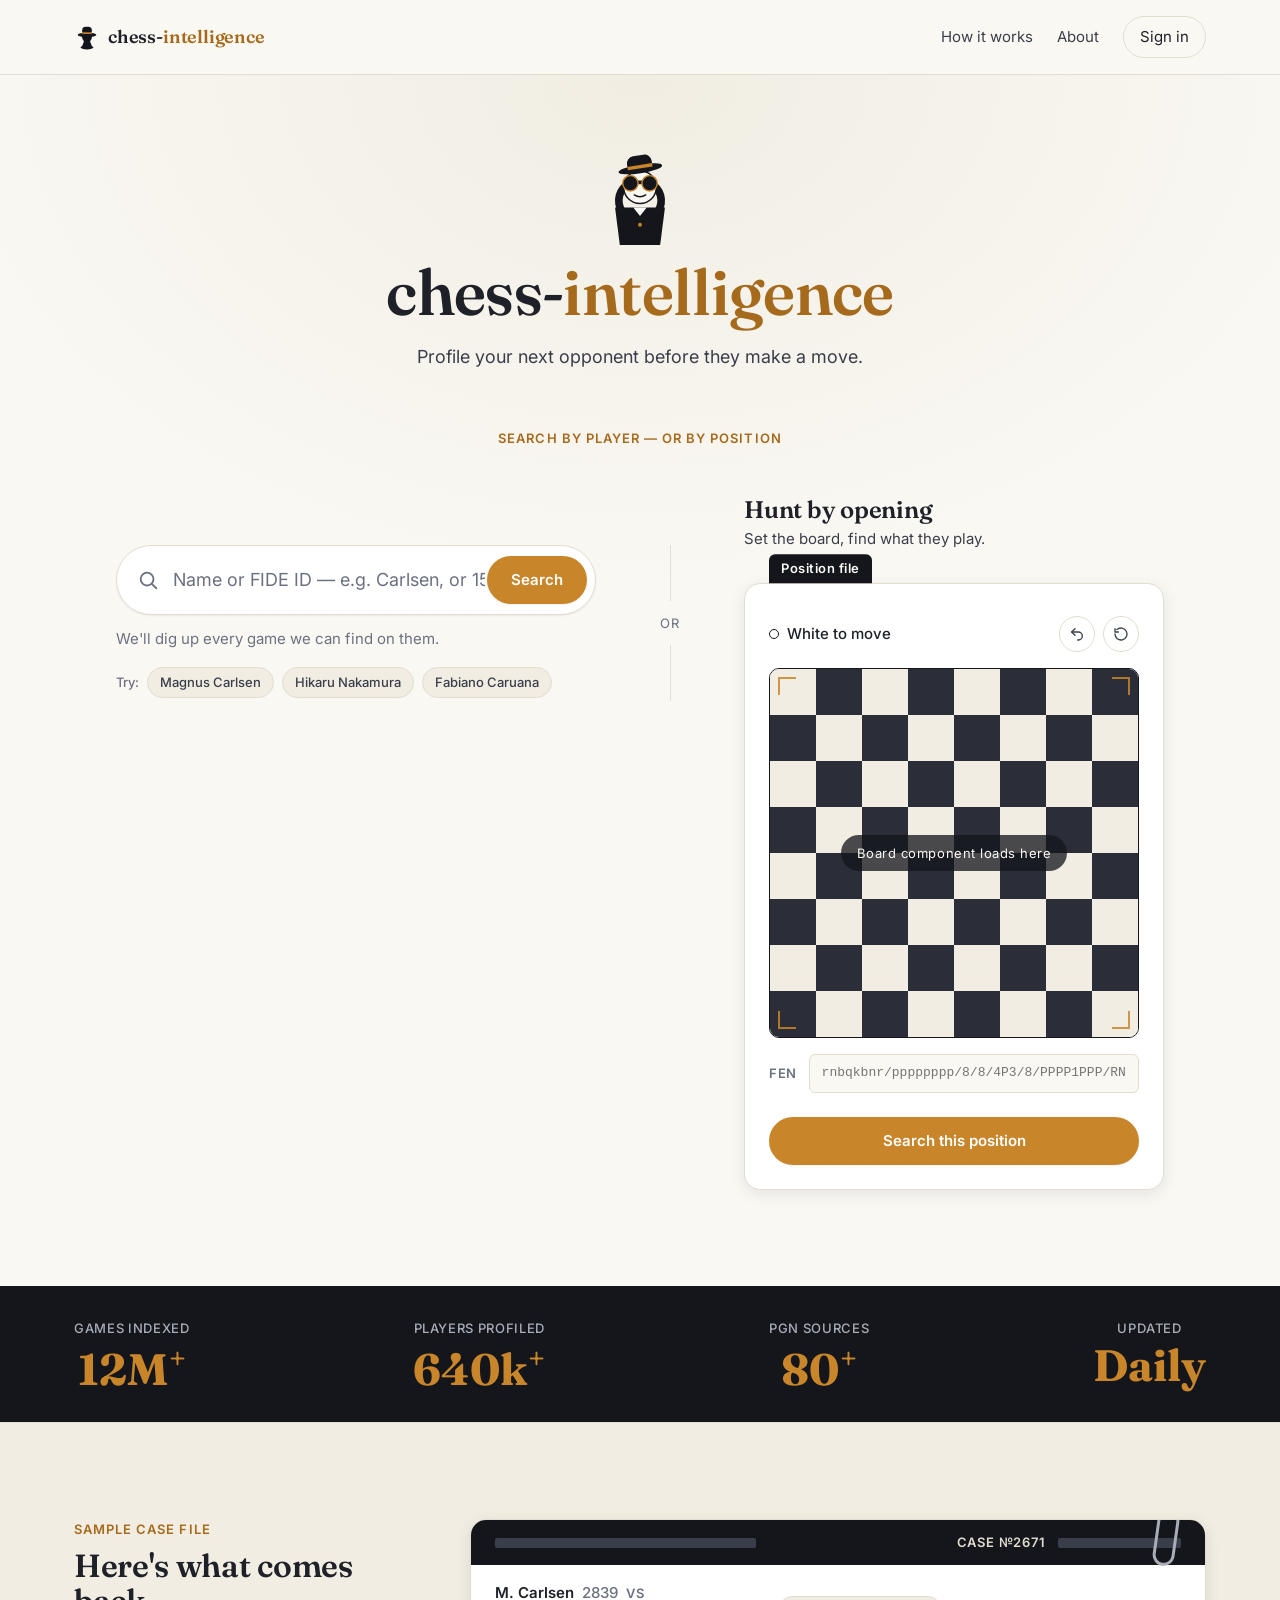
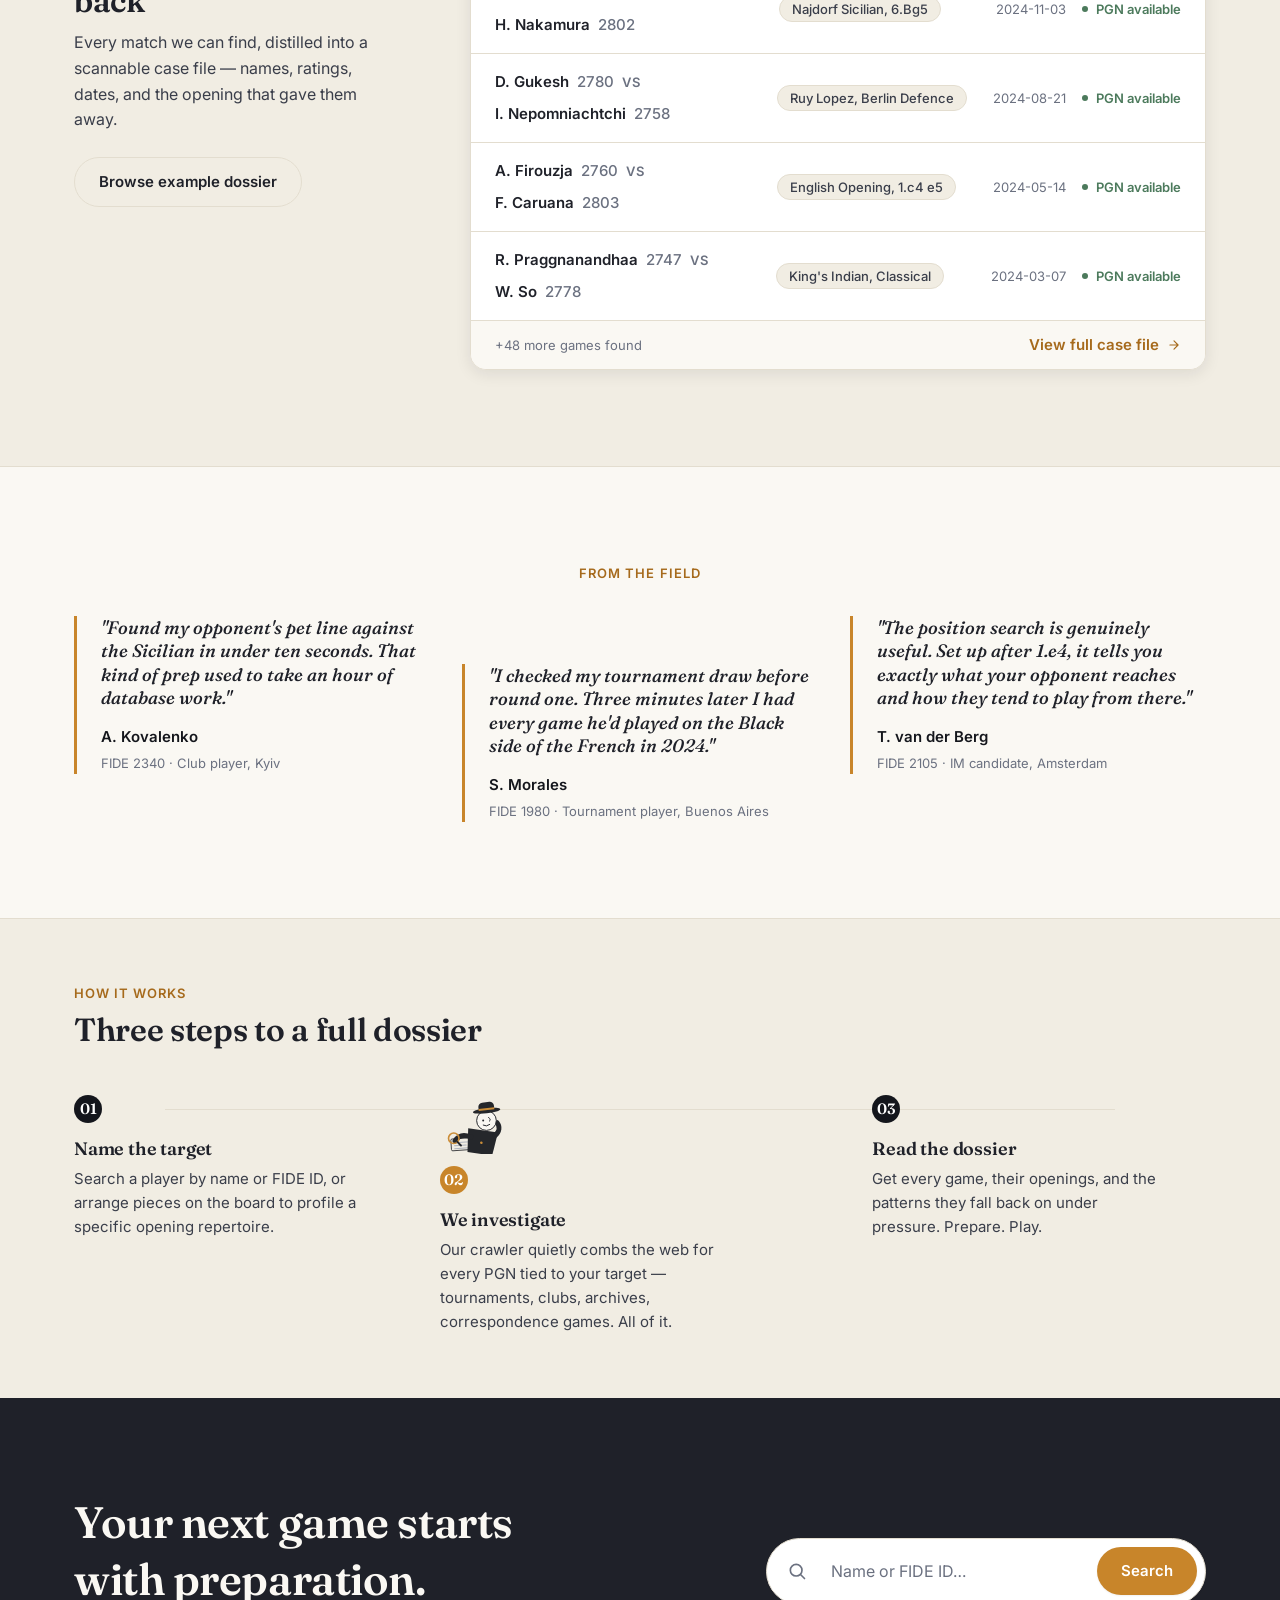
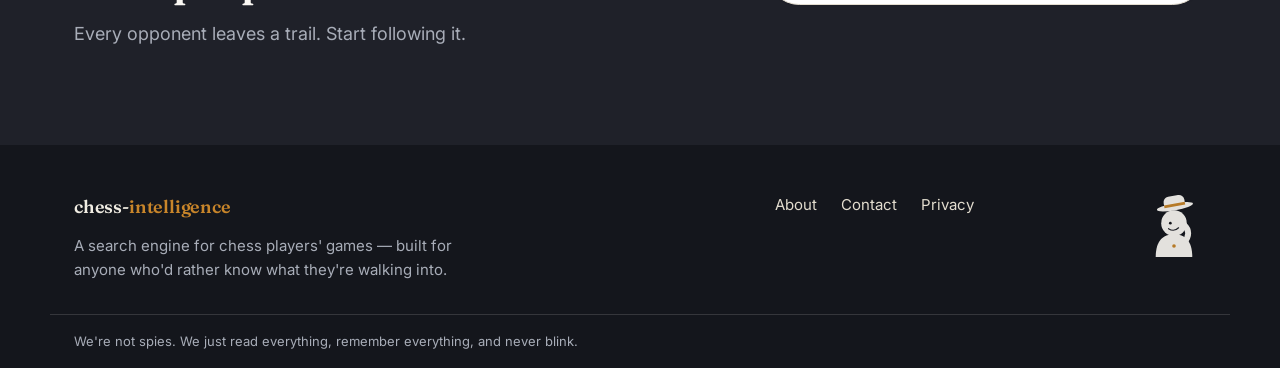
==== index.html @ 85a454c2 "feat: add about page and associated styling components to project site" ====
<!doctype html>
<html lang="en">
  <head>
    <meta charset="UTF-8" />
    <meta name="viewport" content="width=device-width, initial-scale=1.0" />
    <title>chess-intelligence — profile your next opponent</title>
    <meta
      name="description"
      content="Search the web's chess games by player name, FIDE ID, or board position. Find every PGN, opening, and tendency before you sit down to play."
    />

    <!-- ── Favicon & touch icon ── -->
    <link rel="icon" type="image/svg+xml" href="assets/favicon/favicon.svg" />
    <link rel="icon" type="image/png" sizes="16x16" href="assets/favicon/favicon-16.png" />
    <link rel="icon" type="image/png" sizes="32x32" href="assets/favicon/favicon-32.png" />
    <link rel="icon" type="image/png" sizes="48x48" href="assets/favicon/favicon-48.png" />
    <link rel="apple-touch-icon" sizes="180x180" href="assets/favicon/apple-touch-icon-180.png" />

    <!-- ── Google Fonts: Fraunces (display) + Inter (UI) ── -->
    <link rel="preconnect" href="https://fonts.googleapis.com" />
    <link rel="preconnect" href="https://fonts.gstatic.com" crossorigin />
    <link
      href="https://fonts.googleapis.com/css2?family=Fraunces:ital,opsz,wght@0,9..144,500;0,9..144,600;0,9..144,700;1,9..144,500;1,9..144,600&family=Inter:wght@400;500;600;700&display=swap"
      rel="stylesheet"
    />

    <!-- ── Stylesheets (load order matters) ── -->
    <link rel="stylesheet" href="css/variables.css" /><!-- design tokens -->
    <link rel="stylesheet" href="css/base.css" />     <!-- reset + base elements -->
    <link rel="stylesheet" href="css/layout.css" />   <!-- section structure -->
    <link rel="stylesheet" href="css/components.css" /><!-- UI components -->
  </head>

  <body>

    <!-- Skip link for keyboard / screen-reader users -->
    <a class="visually-hidden" href="#main">Skip to content</a>

    <!-- ================================================================
         HEADER — slim, brand-first, does not compete with hero search
         ================================================================ -->
    <header class="site-header">
      <div class="wrap site-header__row">

        <!-- Wordmark lockup: favicon mark + text -->
        <a href="index.html" class="wordmark-lockup" aria-label="chess-intelligence home">
          <img
            class="wordmark-lockup__mark"
            src="assets/favicon/favicon.svg"
            alt=""
            aria-hidden="true"
            width="28"
            height="28"
          />
          <span class="wordmark wordmark--sm">
            <span class="wordmark__chess">chess</span><span class="wordmark__dash">-</span><span class="wordmark__intel">intelligence</span>
          </span>
        </a>

        <!-- Primary navigation -->
        <nav class="site-nav" aria-label="Primary">
          <a href="#how-it-works">How it works</a>
          <a href="about.html">About</a>
          <a href="signin.html" class="site-nav__signin">Sign in</a>
        </nav>

      </div>
    </header>

    <main id="main">

      <!-- ================================================================
           HERO — the entire product pitch in one screen.
           Wordmark → tagline → dual search surface (name + board side-by-side).
           Mascot integrated beside the search bar, looking toward the input.
           ================================================================ -->
      <section class="hero">
        <div class="wrap hero__inner">

          <!-- Brand intro: mascot peek → wordmark → tagline -->
          <div class="hero__intro">
            <img
              class="hero__mascot-peek"
              src="assets/img/mascot-hero.svg"
              alt=""
              aria-hidden="true"
            />
            <h1 class="wordmark wordmark--lg">
              <span class="wordmark__chess">chess</span><span class="wordmark__dash">-</span><span class="wordmark__intel">intelligence</span>
            </h1>
            <p class="hero__tagline">
              Profile your next opponent before they make a move.
            </p>
          </div>

          <!-- Surface label connecting the two search modes -->
          <p class="eyebrow hero__surface-label">Search by player — or by position</p>

          <!-- Unified search surface: Mode A left, "or" divider, Mode B right -->
          <div class="search-surface">

            <!-- ── Mode A: search by name / FIDE ID ── -->
            <div class="search-surface__mode search-surface__mode--name">
              <!-- h2 visually hidden; wordmark carries the visual weight here -->
              <h2 class="search-surface__heading">Find a player</h2>

              <form class="namesearch" action="#" role="search">
                <label for="player-search" class="visually-hidden">Name or FIDE ID</label>
                <!-- Magnifying glass icon reinforces the spy/search theme -->
                <svg class="namesearch__icon" width="22" height="22" viewBox="0 0 24 24" fill="none" aria-hidden="true">
                  <circle cx="11" cy="11" r="7" stroke="currentColor" stroke-width="2" />
                  <line x1="16.2" y1="16.2" x2="21" y2="21" stroke="currentColor" stroke-width="2" stroke-linecap="round" />
                </svg>
                <input
                  id="player-search"
                  type="text"
                  name="q"
                  placeholder="Name or FIDE ID — e.g. Carlsen, or 1503014"
                  autocomplete="off"
                />
                <button type="submit" class="btn btn-primary namesearch__submit">Search</button>
              </form>

              <p class="search-surface__helper">We'll dig up every game we can find on them.</p>

              <!-- Popular search suggestions -->
              <div class="namesearch__suggestions">
                <span class="namesearch__suggestion-label">Try:</span>
                <button type="button" class="namesearch__chip">Magnus Carlsen</button>
                <button type="button" class="namesearch__chip">Hikaru Nakamura</button>
                <button type="button" class="namesearch__chip">Fabiano Caruana</button>
              </div>
            </div>

            <!-- ── Divider with "or" ── -->
            <div class="search-surface__divider" role="presentation">
              <span>or</span>
            </div>

            <!-- ── Mode B: search by board position ── -->
            <div class="search-surface__mode search-surface__mode--board">
              <h2 class="search-surface__heading">Hunt by opening</h2>
              <p class="search-surface__sublabel">Set the board, find what they play.</p>

              <!-- Board "case file" card — dossier framing around the board placeholder -->
              <div class="board-dossier">
                <!-- Tab label gives it the dossier/classified-file aesthetic -->
                <div class="board-dossier__tab">Position file</div>

                <!-- Controls row above the board -->
                <div class="board-dossier__top">
                  <span class="side-indicator">
                    <span class="side-indicator__dot" aria-hidden="true"></span>
                    White to move
                  </span>
                  <div class="board-dossier__controls">
                    <button type="button" class="btn-icon" aria-label="Undo last move">
                      <!-- Undo arrow icon -->
                      <svg width="16" height="16" viewBox="0 0 24 24" fill="none" aria-hidden="true">
                        <path d="M9 14L4 9l5-5" stroke="currentColor" stroke-width="2" stroke-linecap="round" stroke-linejoin="round" />
                        <path d="M4 9h10a6 6 0 0 1 0 12h-1" stroke="currentColor" stroke-width="2" stroke-linecap="round" stroke-linejoin="round" />
                      </svg>
                    </button>
                    <button type="button" class="btn-icon" aria-label="Reset board">
                      <!-- Reset / refresh icon -->
                      <svg width="16" height="16" viewBox="0 0 24 24" fill="none" aria-hidden="true">
                        <path d="M3 12a9 9 0 1 0 3-6.7" stroke="currentColor" stroke-width="2" stroke-linecap="round" />
                        <path d="M3 4v5h5" stroke="currentColor" stroke-width="2" stroke-linecap="round" stroke-linejoin="round" />
                      </svg>
                    </button>
                  </div>
                </div>

                <!-- Board placeholder — client drops their own JS board component here.
                     Corner reticles give it the surveillance / targeting aesthetic. -->
                <div class="board-placeholder" aria-label="Interactive chess board will load here">
                  <span class="board-placeholder__reticle board-placeholder__reticle--tl" aria-hidden="true"></span>
                  <span class="board-placeholder__reticle board-placeholder__reticle--tr" aria-hidden="true"></span>
                  <span class="board-placeholder__reticle board-placeholder__reticle--bl" aria-hidden="true"></span>
                  <span class="board-placeholder__reticle board-placeholder__reticle--br" aria-hidden="true"></span>
                  <div class="board-placeholder__grid" aria-hidden="true"></div>
                  <p class="board-placeholder__label">Board component loads here</p>
                </div>

                <!-- Optional FEN input for direct position paste -->
                <div class="board-dossier__bottom">
                  <label for="fen-input" class="board-dossier__fen-label">FEN</label>
                  <input
                    id="fen-input"
                    class="board-dossier__fen-input"
                    type="text"
                    placeholder="rnbqkbnr/pppppppp/8/8/4P3/8/PPPP1PPP/RNBQKBNR"
                    autocomplete="off"
                  />
                </div>

                <button type="button" class="btn btn-primary board-dossier__submit">
                  Search this position
                </button>
              </div><!-- /board-dossier -->
            </div><!-- /Mode B -->

          </div><!-- /search-surface -->
        </div><!-- /hero__inner -->
      </section>

      <!-- ================================================================
           STATS STRIP — builds trust immediately below the hero fold.
           Dark background for contrast rhythm. Numbers in amber accent.
           ================================================================ -->
      <section class="stats-strip" aria-label="Platform statistics">
        <div class="wrap stats-strip__inner">
          <dl class="stats-strip__list">
            <div class="stats-strip__item">
              <dt class="stats-strip__label">Games indexed</dt>
              <dd class="stats-strip__value">12M<span class="stats-strip__plus">+</span></dd>
            </div>
            <div class="stats-strip__item">
              <dt class="stats-strip__label">Players profiled</dt>
              <dd class="stats-strip__value">640k<span class="stats-strip__plus">+</span></dd>
            </div>
            <div class="stats-strip__item">
              <dt class="stats-strip__label">PGN sources</dt>
              <dd class="stats-strip__value">80<span class="stats-strip__plus">+</span></dd>
            </div>
            <div class="stats-strip__item">
              <dt class="stats-strip__label">Updated</dt>
              <dd class="stats-strip__value">Daily</dd>
            </div>
          </dl>
        </div>
      </section>

      <!-- ================================================================
           RESULTS PREVIEW (DOSSIER) — proof of payload.
           Visitors see exactly what they get before committing to a search.
           Styled as a classified "case file" to reinforce the spy theme.
           ================================================================ -->
      <section class="dossier-preview">
        <div class="wrap dossier-preview__inner">

          <div class="dossier-preview__intro">
            <p class="eyebrow">Sample case file</p>
            <h2 class="dossier-preview__heading">Here's what comes back</h2>
            <p class="dossier-preview__copy">
              Every match we can find, distilled into a scannable case file —
              names, ratings, dates, and the opening that gave them away.
            </p>
            <a href="#" class="btn btn-ghost dossier-preview__cta">Browse example dossier</a>
          </div>

          <!-- Case file card with faux-classified styling -->
          <div class="case-file">
            <!-- Header row: redacted bars simulate a classified header; tag shows case number -->
            <div class="case-file__header">
              <span class="case-file__redacted" style="width: 38%"></span>
              <span class="case-file__tag">CASE №2671</span>
              <span class="case-file__redacted" style="width: 18%"></span>
            </div>

            <!-- Game rows — each shows: players + Elo, opening name, date, PGN indicator -->
            <ul class="case-file__rows">

              <li class="case-file__row">
                <div class="case-file__players">
                  <span class="case-file__player">M. Carlsen <em>2839</em></span>
                  <span class="case-file__vs">vs</span>
                  <span class="case-file__player">H. Nakamura <em>2802</em></span>
                </div>
                <span class="case-file__opening">
                  <span class="case-file__opening-tag">Najdorf Sicilian, 6.Bg5</span>
                </span>
                <span class="case-file__date">2024-11-03</span>
                <span class="case-file__pgn">PGN available</span>
              </li>

              <li class="case-file__row">
                <div class="case-file__players">
                  <span class="case-file__player">D. Gukesh <em>2780</em></span>
                  <span class="case-file__vs">vs</span>
                  <span class="case-file__player">I. Nepomniachtchi <em>2758</em></span>
                </div>
                <span class="case-file__opening">
                  <span class="case-file__opening-tag">Ruy Lopez, Berlin Defence</span>
                </span>
                <span class="case-file__date">2024-08-21</span>
                <span class="case-file__pgn">PGN available</span>
              </li>

              <li class="case-file__row">
                <div class="case-file__players">
                  <span class="case-file__player">A. Firouzja <em>2760</em></span>
                  <span class="case-file__vs">vs</span>
                  <span class="case-file__player">F. Caruana <em>2803</em></span>
                </div>
                <span class="case-file__opening">
                  <span class="case-file__opening-tag">English Opening, 1.c4 e5</span>
                </span>
                <span class="case-file__date">2024-05-14</span>
                <span class="case-file__pgn">PGN available</span>
              </li>

              <li class="case-file__row">
                <div class="case-file__players">
                  <span class="case-file__player">R. Praggnanandhaa <em>2747</em></span>
                  <span class="case-file__vs">vs</span>
                  <span class="case-file__player">W. So <em>2778</em></span>
                </div>
                <span class="case-file__opening">
                  <span class="case-file__opening-tag">King's Indian, Classical</span>
                </span>
                <span class="case-file__date">2024-03-07</span>
                <span class="case-file__pgn">PGN available</span>
              </li>

            </ul>

            <!-- Case file CTA footer -->
            <div class="case-file__footer">
              <span class="case-file__more-hint">+48 more games found</span>
              <a href="#" class="case-file__view-link">
                View full case file
                <svg width="14" height="14" viewBox="0 0 24 24" fill="none" aria-hidden="true">
                  <path d="M5 12h14M12 5l7 7-7 7" stroke="currentColor" stroke-width="2" stroke-linecap="round" stroke-linejoin="round"/>
                </svg>
              </a>
            </div>

            <!-- Paper-clip decorative detail — gives the card a physical document feel -->
            <div class="case-file__paperclip" aria-hidden="true"></div>
          </div><!-- /case-file -->

        </div>
      </section>

      <!-- ================================================================
           TESTIMONIALS — brief social proof from chess players.
           Fraunces italic for quote text; asymmetric layout, not a card grid.
           ================================================================ -->
      <section class="testimonials">
        <div class="wrap testimonials__inner">

          <p class="eyebrow testimonials__eyebrow">From the field</p>

          <div class="testimonials__grid">

            <figure class="testimonial">
              <blockquote class="testimonial__quote">
                "Found my opponent's pet line against the Sicilian in under ten seconds.
                 That kind of prep used to take an hour of database work."
              </blockquote>
              <figcaption class="testimonial__author">
                <span class="testimonial__name">A. Kovalenko</span>
                <span class="testimonial__detail">FIDE 2340 · Club player, Kyiv</span>
              </figcaption>
            </figure>

            <figure class="testimonial testimonial--offset">
              <blockquote class="testimonial__quote">
                "I checked my tournament draw before round one. Three minutes later
                 I had every game he'd played on the Black side of the French in 2024."
              </blockquote>
              <figcaption class="testimonial__author">
                <span class="testimonial__name">S. Morales</span>
                <span class="testimonial__detail">FIDE 1980 · Tournament player, Buenos Aires</span>
              </figcaption>
            </figure>

            <figure class="testimonial">
              <blockquote class="testimonial__quote">
                "The position search is genuinely useful. Set up after 1.e4, it tells you
                 exactly what your opponent reaches and how they tend to play from there."
              </blockquote>
              <figcaption class="testimonial__author">
                <span class="testimonial__name">T. van der Berg</span>
                <span class="testimonial__detail">FIDE 2105 · IM candidate, Amsterdam</span>
              </figcaption>
            </figure>

          </div>
        </div>
      </section>

      <!-- ================================================================
           HOW IT WORKS — 3-step explainer.
           Connected timeline, step 2 (crawler) carries more visual weight.
           ================================================================ -->
      <section class="how" id="how-it-works">
        <div class="wrap how__inner">
          <p class="eyebrow">How it works</p>
          <h2 class="how__heading">Three steps to a full dossier</h2>

          <ol class="how__timeline">

            <li class="how__step">
              <span class="how__index">01</span>
              <h3 class="how__step-heading">Name the target</h3>
              <p class="how__step-copy">
                Search a player by name or FIDE ID, or arrange pieces on the board
                to profile a specific opening repertoire.
              </p>
            </li>

            <!-- Step 2 is the hero step — mascot + amber badge + more copy -->
            <li class="how__step how__step--feature">
              <img class="how__mascot" src="assets/img/mascot-investigating.svg" alt="" aria-hidden="true" />
              <span class="how__index">02</span>
              <h3 class="how__step-heading">We investigate</h3>
              <p class="how__step-copy">
                Our crawler quietly combs the web for every PGN tied to your target —
                tournaments, clubs, archives, correspondence games. All of it.
              </p>
            </li>

            <li class="how__step">
              <span class="how__index">03</span>
              <h3 class="how__step-heading">Read the dossier</h3>
              <p class="how__step-copy">
                Get every game, their openings, and the patterns they fall back on
                under pressure. Prepare. Play.
              </p>
            </li>

          </ol>
        </div>
      </section>

      <!-- ================================================================
           PRE-FOOTER CTA — final conversion opportunity before leaving.
           Dark background echoes the footer, creates a bookend with the stats strip.
           Search bar repeated so users can act without scrolling back up.
           ================================================================ -->
      <section class="cta-block">
        <div class="wrap cta-block__inner">
          <div class="cta-block__copy">
            <h2 class="cta-block__heading">Your next game starts with preparation.</h2>
            <p class="cta-block__sub">
              Every opponent leaves a trail. Start following it.
            </p>
          </div>
          <form class="cta-block__search" action="#" role="search">
            <label for="cta-search" class="visually-hidden">Search a player</label>
            <svg class="namesearch__icon" width="20" height="20" viewBox="0 0 24 24" fill="none" aria-hidden="true">
              <circle cx="11" cy="11" r="7" stroke="currentColor" stroke-width="2" />
              <line x1="16.2" y1="16.2" x2="21" y2="21" stroke="currentColor" stroke-width="2" stroke-linecap="round" />
            </svg>
            <input id="cta-search" type="text" placeholder="Name or FIDE ID…" autocomplete="off" />
            <button type="submit" class="btn btn-primary">Search</button>
          </form>
        </div>
      </section>

    </main><!-- /main -->

    <!-- ================================================================
         FOOTER — brand repeat, links, cheeky espionage sign-off.
         Dark background bookends the page against the light hero.
         ================================================================ -->
    <footer class="site-footer">
      <div class="wrap site-footer__inner">

        <!-- Brand column -->
        <div class="site-footer__brand" id="about">
          <a href="index.html" class="wordmark wordmark--sm wordmark--inverse" aria-label="chess-intelligence home">
            <span class="wordmark__chess">chess</span><span class="wordmark__dash">-</span><span class="wordmark__intel">intelligence</span>
          </a>
          <p class="site-footer__about">
            A search engine for chess players' games — built for anyone who'd rather
            know what they're walking into.
          </p>
        </div>

        <!-- Footer navigation -->
        <nav class="site-footer__links" aria-label="Footer">
          <a href="about.html">About</a>
          <a href="#">Contact</a>
          <a href="#">Privacy</a>
        </nav>

        <!-- Small mascot repeat — brand consistency, friendly sign-off -->
        <img
          class="site-footer__mascot"
          src="assets/img/mascot-footer.svg"
          alt=""
          aria-hidden="true"
        />

      </div><!-- /site-footer__inner -->

      <!-- Cheeky one-liner in espionage tone -->
      <p class="site-footer__cheeky wrap">
        We're not spies. We just read everything, remember everything, and never blink.
      </p>
    </footer>

  </body>
</html>
---- css/variables.css ----
/* ==========================================================================
   variables.css — Design tokens for chess-intelligence.com
   ─────────────────────────────────────────────────────────────────────────
   All colour, type, spacing, radius, and shadow values live here.
   Edit this file to retheme the whole site without touching layout or
   component rules.

   Naming convention: --{category}-{scale/modifier}
   ========================================================================== */

:root {

  /* ── Colour ─────────────────────────────────────────────────────────────
     "Noir with a wink": charcoal/ink dark base (espionage feel), warm
     paper/parchment for surfaces, one amber/brass accent for CTAs and
     highlights. Chessboard squares reuse the ink/paper duality naturally.
     ────────────────────────────────────────────────────────────────────── */

  /* Ink scale — primary text and dark surfaces */
  --ink-950: #14161c;    /* near-black; primary text, dark backgrounds */
  --ink-800: #1f2129;    /* rich dark for headings, footer bg */
  --ink-600: #3a3e4a;    /* secondary text, muted headings */
  --ink-400: #6b7180;    /* placeholder text, meta text, muted labels */
  --ink-200: #a8adb8;    /* very muted; footer secondary text */

  /* Paper scale — warm off-white surfaces; evokes parchment / dossier paper */
  --paper-0:   #ffffff;  /* pure white; card surfaces */
  --paper-50:  #faf8f3;  /* page background */
  --paper-100: #f1ede3;  /* raised surface, alternate section bg, board light squares */
  --paper-200: #e3ddcf;  /* border / hairline colour on paper backgrounds */

  /* Semantic surface aliases */
  --bg-page:    var(--paper-50);  /* default page background */
  --bg-raised:  var(--paper-0);   /* card / input surfaces */
  --bg-inverse: var(--ink-950);   /* dark sections (footer, stats strip) */

  /* Borders */
  --line:         var(--paper-200);              /* hairlines on light backgrounds */
  --line-on-dark: rgba(250, 248, 243, 0.14);     /* hairlines on dark backgrounds */

  /* Accent — brass/amber; the single "wink" colour in an otherwise monochrome palette */
  --accent-amber:      #c8852a;   /* primary CTAs, highlights, mascot hat band */
  --accent-amber-dark: #a66a1c;   /* hover / pressed state */
  --accent-amber-soft: #f0dcb8;   /* focus ring, ambient glow */

  /* Board colours — used for the chessboard placeholder and as subtle decorative motifs */
  --board-light: #f1ede3;   /* light squares (matches paper-100) */
  --board-dark:  #2b2e38;   /* dark squares */

  /* Semantic status */
  --success: #4c7a5c;   /* "PGN available" indicator */


  /* ── Typography ─────────────────────────────────────────────────────────
     Two typefaces only.
     Display (Fraunces): wordmark, hero tagline, section headings, blockquotes.
     Body (Inter): nav, inputs, body copy, dossier rows, buttons — maximum legibility.
     ────────────────────────────────────────────────────────────────────── */

  --font-display: "Fraunces", Georgia, "Times New Roman", serif;
  --font-body:    "Inter", -apple-system, BlinkMacSystemFont, "Segoe UI", sans-serif;
  --font-mono:    "ui-monospace", "SFMono-Regular", Consolas, monospace;

  /* Fluid type scale — clamp() smoothly interpolates between mobile and desktop */
  --fs-xs:   0.8125rem;                           /* 13px — meta, labels, tags */
  --fs-sm:   0.9375rem;                           /* 15px — secondary body */
  --fs-base: 1rem;                                /* 16px — body */
  --fs-md:   1.125rem;                            /* 18px — lead text, search input */
  --fs-lg:   1.5rem;                              /* 24px — card headings */
  --fs-xl:   clamp(1.625rem, 1.2vw + 1.3rem, 2rem);       /* 26–32px — section headings */
  --fs-2xl:  clamp(2rem, 2.5vw + 1.3rem, 2.75rem);        /* 32–44px — sub-hero */
  --fs-3xl:  clamp(2.5rem, 5vw + 1rem, 4rem);             /* 40–64px — hero wordmark */

  /* Line heights */
  --lh-tight:  1.1;   /* hero wordmark / display text */
  --lh-snug:   1.3;   /* headings */
  --lh-normal: 1.6;   /* body text */


  /* ── Spacing — 8px base grid ─────────────────────────────────────────── */

  --space-1:  0.25rem;   /*  4px */
  --space-2:  0.5rem;    /*  8px */
  --space-3:  0.75rem;   /* 12px */
  --space-4:  1rem;      /* 16px */
  --space-5:  1.5rem;    /* 24px */
  --space-6:  2rem;      /* 32px */
  --space-7:  3rem;      /* 48px */
  --space-8:  4rem;      /* 64px */
  --space-9:  6rem;      /* 96px */
  --space-10: 8rem;      /* 128px */


  /* ── Shape ───────────────────────────────────────────────────────────── */

  --radius-sm:   6px;     /* inputs, tags */
  --radius-md:   10px;    /* small cards */
  --radius-lg:   16px;    /* large cards */
  --radius-pill: 999px;   /* fully rounded (buttons, search bar) */


  /* ── Shadow — kept small and realistic; no oversized glow ───────────── */

  --shadow-sm:    0 1px 2px rgba(20, 22, 28, 0.06);
  --shadow-md:    0 4px 16px rgba(20, 22, 28, 0.09);
  --shadow-focus: 0 0 0 3px var(--accent-amber-soft);   /* keyboard focus ring */


  /* ── Layout ──────────────────────────────────────────────────────────── */

  --content-max: 1180px;       /* max width of the .wrap container */
  --content-pad: var(--space-5); /* inline padding inside .wrap */

}
---- css/base.css ----
/* ==========================================================================
   base.css — Reset, base element styles, and shared utility classes
   ─────────────────────────────────────────────────────────────────────────
   Applies sensible defaults so every higher-level rule starts from a
   consistent baseline. No visual opinion here — just plumbing.
   ========================================================================== */


/* ── Box model reset ────────────────────────────────────────────────────── */

*,
*::before,
*::after {
  box-sizing: border-box;
}

* {
  margin: 0; /* Remove all default margins; spacing applied intentionally via CSS */
}


/* ── Document ───────────────────────────────────────────────────────────── */

html {
  -webkit-text-size-adjust: 100%; /* Prevent iOS from auto-scaling text on orientation change */
  scroll-behavior: smooth;        /* Smooth scrolling for anchor nav links */
}

body {
  font-family: var(--font-body);
  font-size: var(--fs-base);
  line-height: var(--lh-normal);
  color: var(--ink-800);
  background: var(--bg-page);
  -webkit-font-smoothing: antialiased;    /* Crisp text on macOS/iOS */
  -moz-osx-font-smoothing: grayscale;
  text-rendering: optimizeLegibility;
}


/* ── Media elements ─────────────────────────────────────────────────────── */

img,
svg {
  display: block;
  max-width: 100%;
}


/* ── Links ──────────────────────────────────────────────────────────────── */

a {
  color: inherit;
  text-decoration: none;
}


/* ── Form elements ──────────────────────────────────────────────────────── */

/* Inherit font from body so inputs don't default to system UI */
button,
input,
select,
textarea {
  font: inherit;
  color: inherit;
}

button {
  cursor: pointer;
  background: none;
  border: none;
}


/* ── Lists ──────────────────────────────────────────────────────────────── */

/* Remove browser-default list chrome; visual styling applied per-component */
ul,
ol {
  list-style: none;
  padding: 0;
}


/* ── Headings ───────────────────────────────────────────────────────────── */

/* Display face for all headings; weight and size tuned per-component */
h1, h2, h3, h4 {
  font-family: var(--font-display);
  line-height: var(--lh-tight);
  font-weight: 600;
  letter-spacing: -0.01em;
}


/* ── Accessibility utilities ────────────────────────────────────────────── */

/* Visually hides an element while keeping it accessible to screen readers */
.visually-hidden {
  position: absolute;
  width: 1px;
  height: 1px;
  padding: 0;
  margin: -1px;
  overflow: hidden;
  clip: rect(0, 0, 0, 0);
  white-space: nowrap;
  border: 0;
}

/* Global focus indicator — amber ring matches brand accent */
:focus-visible {
  outline: 2px solid var(--accent-amber);
  outline-offset: 2px;
}


/* ── Layout helpers ─────────────────────────────────────────────────────── */

/* Centred max-width container used on all major sections */
.wrap {
  width: 100%;
  max-width: var(--content-max);
  margin-inline: auto;
  padding-inline: var(--content-pad);
}

/* Small uppercase label used as section eyebrow / category tag */
.eyebrow {
  font-family: var(--font-body);
  font-size: var(--fs-xs);
  font-weight: 600;
  letter-spacing: 0.08em;
  text-transform: uppercase;
  color: var(--accent-amber-dark);
}


/* ── Button base styles ─────────────────────────────────────────────────── */

/* Shared base — size, shape, and transitions for all button variants */
.btn {
  display: inline-flex;
  align-items: center;
  justify-content: center;
  gap: var(--space-2);
  padding: var(--space-3) var(--space-5);
  border-radius: var(--radius-pill);
  font-weight: 600;
  font-size: var(--fs-sm);
  transition: transform 0.15s ease, box-shadow 0.15s ease, background-color 0.15s ease, border-color 0.15s ease;
  white-space: nowrap;
  cursor: pointer;
  border: none;
}

.btn:active {
  transform: translateY(1px); /* Subtle press feedback */
}

/* Primary — amber filled; used for main CTAs (Search, Search this position) */
.btn-primary {
  background: var(--accent-amber);
  color: var(--paper-0);
  box-shadow: var(--shadow-sm);
}

.btn-primary:hover {
  background: var(--accent-amber-dark);
}

/* Ghost — transparent with border; used for secondary actions */
.btn-ghost {
  background: transparent;
  color: var(--ink-800);
  border: 1.5px solid var(--line);
}

.btn-ghost:hover {
  border-color: var(--ink-400);
}

/* Inverse ghost — for use on dark backgrounds */
.btn-ghost-inverse {
  background: transparent;
  color: var(--paper-50);
  border: 1.5px solid var(--line-on-dark);
}

.btn-ghost-inverse:hover {
  border-color: rgba(250, 248, 243, 0.5);
}

/* Icon button — small square/circle for icon-only actions (undo, reset) */
.btn-icon {
  display: inline-flex;
  align-items: center;
  justify-content: center;
  width: 36px;
  height: 36px;
  border-radius: var(--radius-pill);
  border: 1px solid var(--line);
  color: var(--ink-600);
  transition: border-color 0.15s ease, color 0.15s ease, background 0.15s ease;
}

.btn-icon:hover {
  border-color: var(--ink-400);
  color: var(--ink-950);
  background: var(--paper-100);
}
---- css/layout.css ----
/* ==========================================================================
   layout.css — Section-level structure for every page region
   ─────────────────────────────────────────────────────────────────────────
   Rules here control the skeleton of each section: widths, vertical rhythm,
   grid/flex containers, and responsive breakpoints.
   Component-level detail (colours, typography, specific elements) lives in
   components.css. Keep layout rules structural — avoid visual opinions here.

   Mobile-first: base styles target small screens; min-width media queries
   layer on top for tablet and desktop. No separate responsive.css needed.
   ========================================================================== */


/* ──────────────────────────────────────────────────────────────────────────
   HEADER
   Slim top bar. Stays out of the hero's way visually.
   ────────────────────────────────────────────────────────────────────────── */

.site-header {
  border-bottom: 1px solid var(--line);
  background: var(--bg-page);
  position: sticky;
  top: 0;
  z-index: 100; /* Ensure header stays above all page content while scrolling */
}

.site-header__row {
  display: flex;
  align-items: center;
  justify-content: space-between;
  flex-wrap: wrap;         /* Allows nav to drop to its own row on very narrow screens */
  row-gap: var(--space-3);
  gap: var(--space-3);
  padding-block: var(--space-4);
}

/* Below 420px: nav spans full width so items have enough room */
@media (max-width: 420px) {
  .site-nav {
    width: 100%;
    justify-content: space-between;
  }
}


/* ──────────────────────────────────────────────────────────────────────────
   HERO
   The core of the page. Two search modes visible together.
   Generous vertical breathing room — calm, search-engine-style canvas.
   ────────────────────────────────────────────────────────────────────────── */

.hero {
  padding-block: var(--space-8) var(--space-9);
  /* Subtle warm radial to distinguish hero canvas without a harsh edge */
  background: radial-gradient(ellipse 80% 60% at 50% 0%, var(--paper-100) 0%, var(--paper-50) 70%);
}

.hero__inner {
  display: flex;
  flex-direction: column;
  align-items: center;
  gap: var(--space-7);
}

.hero__intro {
  position: relative;
  text-align: center;
  max-width: 640px;
}

.hero__surface-label {
  text-align: center;
}

/* Unified search surface containing both search modes */
.search-surface {
  width: 100%;
  display: flex;
  flex-direction: column; /* Mobile: stacked (name search first, board second per §7) */
  gap: var(--space-6);
  align-items: stretch;
}

/* Name search column */
.search-surface__mode--name {
  max-width: 640px;
  margin-inline: auto;
  text-align: center;
}

/* Board search column */
.search-surface__mode--board {
  max-width: 480px;
  margin-inline: auto;
}

/* "or" divider between the two modes */
.search-surface__divider {
  display: flex;
  align-items: center;
  justify-content: center;
  gap: var(--space-3);
  color: var(--ink-400);
  font-size: var(--fs-xs);
  text-transform: uppercase;
  letter-spacing: 0.08em;
}

/* Hairlines flanking the "or" text */
.search-surface__divider::before,
.search-surface__divider::after {
  content: "";
  height: 1px;
  width: 64px;
  background: var(--line);
}

/* ── Desktop hero layout: side by side ── */
@media (min-width: 960px) {
  .search-surface {
    flex-direction: row;
    align-items: flex-start;
    justify-content: center;
    gap: var(--space-8);
  }

  /* Name search takes more width (it's the primary mode) */
  .search-surface__mode--name {
    flex: 1 1 0;
    max-width: 480px;
    margin-inline: 0;
    text-align: left;
    padding-top: var(--space-7); /* Vertically align with board card top */
  }

  /* Board search is narrower and gets the dossier card treatment */
  .search-surface__mode--board {
    flex: 0 1 420px;
    margin-inline: 0;
  }

  /* Rotate divider to vertical for side-by-side layout */
  .search-surface__divider {
    flex-direction: column;
    padding-top: var(--space-7);
  }

  .search-surface__divider::before,
  .search-surface__divider::after {
    width: 1px;
    height: 56px;
  }
}


/* ──────────────────────────────────────────────────────────────────────────
   STATS STRIP
   Narrow trust-builder directly below the hero fold.
   Dark ink background creates contrast rhythm against the light hero.
   ────────────────────────────────────────────────────────────────────────── */

.stats-strip {
  background: var(--ink-950);
  padding-block: var(--space-6);
}

.stats-strip__inner {
  /* Numbers as a responsive flex row that wraps gracefully */
}

.stats-strip__list {
  display: flex;
  flex-wrap: wrap;
  justify-content: center;
  gap: var(--space-6) var(--space-8);
  padding: 0;
}

@media (min-width: 640px) {
  .stats-strip__list {
    justify-content: space-between;
    flex-wrap: nowrap;
  }
}


/* ──────────────────────────────────────────────────────────────────────────
   RESULTS PREVIEW / DOSSIER
   Below the fold; shows visitors exactly what the product delivers.
   Warm paper-100 background differentiates it from the hero.
   ────────────────────────────────────────────────────────────────────────── */

.dossier-preview {
  padding-block: var(--space-9);
  background: var(--paper-100);
  border-block: 1px solid var(--line);
}

.dossier-preview__inner {
  display: flex;
  flex-direction: column;
  gap: var(--space-7);
}

.dossier-preview__intro {
  max-width: 560px;
}

.dossier-preview__heading {
  font-size: var(--fs-xl);
  margin-top: var(--space-2);
}

.dossier-preview__copy {
  margin-top: var(--space-3);
  color: var(--ink-600);
}

.dossier-preview__cta {
  margin-top: var(--space-5);
}

/* ── Tablet and up: intro sticks left, case file fills remaining space ── */
@media (min-width: 860px) {
  .dossier-preview__inner {
    flex-direction: row;
    align-items: flex-start;
    gap: var(--space-9);
  }

  .dossier-preview__intro {
    flex: 0 0 300px;
    position: sticky;
    top: calc(64px + var(--space-6)); /* Offset for sticky header height */
  }

  .case-file {
    flex: 1 1 auto;
  }
}


/* ──────────────────────────────────────────────────────────────────────────
   TESTIMONIALS
   Social proof strip; asymmetric grid avoids the uniform card-grid look.
   Light paper background with a hint of warmth, different from the dossier.
   ────────────────────────────────────────────────────────────────────────── */

.testimonials {
  padding-block: var(--space-9);
  background: var(--paper-50);
}

.testimonials__inner {
  /* Max-width and padding via .wrap */
}

.testimonials__eyebrow {
  text-align: center;
  margin-bottom: var(--space-6);
}

/* Three-column grid on desktop; stacked on mobile */
.testimonials__grid {
  display: grid;
  grid-template-columns: 1fr;
  gap: var(--space-5);
}

@media (min-width: 720px) {
  .testimonials__grid {
    grid-template-columns: repeat(3, 1fr);
    align-items: start;
    gap: var(--space-6);
  }

  /* Middle testimonial is nudged down for intentional visual rhythm */
  .testimonial--offset {
    margin-top: var(--space-7);
  }
}


/* ──────────────────────────────────────────────────────────────────────────
   HOW IT WORKS
   3-step explainer strip. Numbered timeline, step 2 carries more weight.
   ────────────────────────────────────────────────────────────────────────── */

.how {
  padding-block: var(--space-8);
  background: var(--paper-100);
  border-top: 1px solid var(--line);
}

.how__heading {
  font-size: var(--fs-xl);
  margin-top: var(--space-2);
  margin-bottom: var(--space-7);
  max-width: 480px;
}

/* Single column on mobile */
.how__timeline {
  display: grid;
  grid-template-columns: 1fr;
  gap: var(--space-7);
  position: relative;
}

/* Three-column connected timeline on larger screens */
@media (min-width: 760px) {
  .how__timeline {
    grid-template-columns: 1fr 1.2fr 1fr; /* Step 2 slightly wider to carry mascot */
    align-items: start;
    gap: var(--space-6);
  }

  /* Horizontal connecting line running through all step index badges */
  .how__timeline::before {
    content: "";
    position: absolute;
    top: 14px;              /* Vertically centred on the 28px badge */
    left: 8%;
    right: 8%;
    height: 1px;
    background: var(--line);
  }
}


/* ──────────────────────────────────────────────────────────────────────────
   PRE-FOOTER CTA BLOCK
   Final conversion opportunity. Dark background matches stats strip,
   creating a symmetric dark/light/dark page rhythm.
   ────────────────────────────────────────────────────────────────────────── */

.cta-block {
  background: var(--ink-800);
  padding-block: var(--space-9);
}

.cta-block__inner {
  display: flex;
  flex-direction: column;
  align-items: center;
  gap: var(--space-6);
  text-align: center;
}

@media (min-width: 760px) {
  .cta-block__inner {
    flex-direction: row;
    text-align: left;
    justify-content: space-between;
  }
}


/* ──────────────────────────────────────────────────────────────────────────
   FOOTER
   Dark bookend; mirrors the stats strip and CTA block for page rhythm.
   ────────────────────────────────────────────────────────────────────────── */

.site-footer {
  background: var(--ink-950);
  color: var(--paper-100);
  padding-top: var(--space-7);
}

.site-footer__inner {
  display: grid;
  grid-template-columns: 1fr;
  gap: var(--space-6);
  align-items: start;
  padding-bottom: var(--space-6);
}

.site-footer__links {
  display: flex;
  gap: var(--space-5);
}

/* The cheeky espionage sign-off line; sits below the footer grid */
.site-footer__cheeky {
  border-top: 1px solid var(--line-on-dark);
  padding-block: var(--space-4);
  font-size: var(--fs-xs);
  color: var(--ink-200);
}

/* Three-column footer on medium screens */
@media (min-width: 760px) {
  .site-footer__inner {
    grid-template-columns: 2fr 1fr auto;
  }
}
---- css/components.css ----
/* ==========================================================================
   components.css — UI component styles
   ─────────────────────────────────────────────────────────────────────────
   Each section below covers one self-contained component: its variants,
   states, and any sub-elements. Media queries are kept adjacent to the
   relevant component rather than collected at the bottom.
   ========================================================================== */


/* ──────────────────────────────────────────────────────────────────────────
   MASCOT IDLE ANIMATIONS
   Subtle CSS @keyframes keep the mascot alive without distracting from the
   search tooling. Respects prefers-reduced-motion for accessibility.
   ────────────────────────────────────────────────────────────────────────── */

/* Hero mascot: gentle tilt/bob — suggests the spy is peering around curiously */
@keyframes mascot-peek {
  0%, 100% { transform: translateY(0) rotate(0deg); }
  30%       { transform: translateY(-6px) rotate(-4deg); }
  60%       { transform: translateY(-3px) rotate(2deg); }
}

/* How-it-works mascot: simple vertical float — investigation in progress */
@keyframes mascot-float {
  0%, 100% { transform: translateY(0); }
  50%       { transform: translateY(-7px); }
}

/* Only animate if the user hasn't requested reduced motion */
@media (prefers-reduced-motion: no-preference) {
  .hero__mascot-peek {
    animation: mascot-peek 4.5s ease-in-out infinite;
    transform-origin: bottom center;
  }

  .how__mascot {
    animation: mascot-float 3.8s ease-in-out infinite;
  }
}


/* ──────────────────────────────────────────────────────────────────────────
   WORDMARK
   "chess-intelligence" in Fraunces display face.
   The "-intelligence" portion gets the amber accent — the only colour
   variation in the wordmark, keeping it legible at all sizes.
   ────────────────────────────────────────────────────────────────────────── */

.wordmark {
  font-family: var(--font-display);
  font-weight: 600;
  letter-spacing: -0.01em;
  display: inline-flex;
  align-items: baseline;
  white-space: nowrap;
}

/* "intelligence" accent */
.wordmark__intel {
  color: var(--accent-amber-dark);
}

/* On dark backgrounds, use a brighter amber so contrast is maintained */
.wordmark--inverse .wordmark__intel {
  color: var(--accent-amber);
}

/* Size variants */
.wordmark--sm  { font-size: var(--fs-md); }   /* Header */
.wordmark--lg  { font-size: var(--fs-3xl); margin: 0; }  /* Hero h1 */


/* ──────────────────────────────────────────────────────────────────────────
   WORDMARK LOCKUP
   Header: favicon mark icon + wordmark text side by side.
   ────────────────────────────────────────────────────────────────────────── */

.wordmark-lockup {
  display: inline-flex;
  align-items: center;
  gap: var(--space-2);
}

/* The favicon mark icon is scaled down and positioned to optically align
   with the baseline of the wordmark text */
.wordmark-lockup__mark {
  width: 26px;
  height: 26px;
  flex-shrink: 0;
  position: relative;
  top: 1px; /* Optical alignment with text cap-height */
}


/* ──────────────────────────────────────────────────────────────────────────
   SITE NAVIGATION
   ────────────────────────────────────────────────────────────────────────── */

.site-nav {
  display: flex;
  align-items: center;
  gap: var(--space-3);
  font-size: var(--fs-sm);
  color: var(--ink-600);
}

/* More generous gap on wider screens once there's room */
@media (min-width: 560px) {
  .site-nav {
    gap: var(--space-5);
  }
}

.site-nav a:hover {
  color: var(--ink-950);
  transition: color 0.15s ease;
}

/* "Sign in" gets a quiet pill button treatment per the brief */
.site-nav__signin {
  padding: var(--space-2) var(--space-4);
  border-radius: var(--radius-pill);
  border: 1px solid var(--line);
  color: var(--ink-800);
  transition: border-color 0.15s ease;
}

.site-nav__signin:hover {
  border-color: var(--ink-400);
  color: var(--ink-950);
}


/* ──────────────────────────────────────────────────────────────────────────
   HERO INTRO (mascot + wordmark + tagline)
   ────────────────────────────────────────────────────────────────────────── */

/* The animated hero mascot sits above the wordmark h1 */
.hero__mascot-peek {
  width: 96px;
  height: auto;
  margin-inline: auto;
  margin-bottom: var(--space-3);
  display: block;
}

.hero__tagline {
  margin-top: var(--space-4);
  font-size: var(--fs-md);
  color: var(--ink-600);
}

.hero__surface-label {
  margin-top: var(--space-2);
}


/* ──────────────────────────────────────────────────────────────────────────
   NAME SEARCH — Mode A
   Classic search-engine bar: pill shape, magnifying-glass icon left,
   Search button right, focus ring on the whole bar.
   ────────────────────────────────────────────────────────────────────────── */

/* The h2 "Find a player" is visually hidden — the hero wordmark already
   carries this context. Hidden via clip so screen readers still see it. */
.search-surface__heading {
  font-size: var(--fs-lg);
  margin-bottom: var(--space-4);
}

.search-surface__mode--name .search-surface__heading {
  position: absolute;
  width: 1px;
  height: 1px;
  padding: 0;
  margin: -1px;
  overflow: hidden;
  clip: rect(0, 0, 0, 0);
  white-space: nowrap;
  border: 0;
}

/* Search bar container — focus-within lifts the border + adds the amber ring */
.namesearch {
  position: relative;
  display: flex;
  align-items: center;
  background: var(--bg-raised);
  border: 1.5px solid var(--line);
  border-radius: var(--radius-pill);
  padding: var(--space-2);
  box-shadow: var(--shadow-sm);
  transition: border-color 0.2s ease, box-shadow 0.2s ease;
}

.namesearch:focus-within {
  border-color: var(--accent-amber);
  box-shadow: var(--shadow-focus);
}

/* Magnifying glass icon inside the bar */
.namesearch__icon {
  flex-shrink: 0;
  margin-inline: var(--space-3);
  color: var(--ink-400);
  transition: color 0.15s ease;
}

.namesearch:focus-within .namesearch__icon {
  color: var(--accent-amber-dark); /* Icon warms to amber when bar is focused */
}

/* Text input — fills available space between icon and button */
.namesearch input {
  flex: 1 1 auto;
  border: none;
  background: none;
  outline: none;
  font-size: var(--fs-md);
  padding-block: var(--space-3);
  min-width: 0; /* Prevents flex overflow */
  color: var(--ink-950);
}

.namesearch input::placeholder {
  color: var(--ink-400);
}

.namesearch__submit {
  flex-shrink: 0;
}

/* Helper line below the search bar */
.search-surface__helper {
  margin-top: var(--space-3);
  font-size: var(--fs-sm);
  color: var(--ink-400);
}

/* Quick-search suggestion chips */
.namesearch__suggestions {
  display: flex;
  flex-wrap: wrap;
  align-items: center;
  gap: var(--space-2);
  margin-top: var(--space-4);
}

.namesearch__suggestion-label {
  font-size: var(--fs-xs);
  color: var(--ink-400);
  font-weight: 500;
}

/* Clickable chips — subtle, not competing with the search bar */
.namesearch__chip {
  font-size: var(--fs-xs);
  font-weight: 500;
  color: var(--ink-600);
  background: var(--paper-100);
  border: 1px solid var(--line);
  border-radius: var(--radius-pill);
  padding: var(--space-1) var(--space-3);
  cursor: pointer;
  transition: border-color 0.15s ease, color 0.15s ease, background 0.15s ease;
}

.namesearch__chip:hover {
  border-color: var(--accent-amber);
  color: var(--accent-amber-dark);
  background: var(--accent-amber-soft);
}

@media (min-width: 960px) {
  /* Left-align heading on desktop where layout is asymmetric */
  .search-surface__heading {
    text-align: left;
  }
}


/* ──────────────────────────────────────────────────────────────────────────
   BOARD SEARCH — Mode B
   "Case file" card around the board placeholder. Dossier tab above,
   controls, placeholder, FEN input, and search button inside.
   ────────────────────────────────────────────────────────────────────────── */

/* Sub-label beneath the section heading */
.search-surface__sublabel {
  margin-top: calc(var(--space-3) * -1); /* Tighten gap below heading */
  margin-bottom: var(--space-4);
  color: var(--ink-600);
  font-size: var(--fs-sm);
}

/* The outer dossier card */
.board-dossier {
  position: relative;
  margin-top: var(--space-6); /* Clearance for the absolute-positioned tab above */
  background: var(--bg-raised);
  border: 1px solid var(--line);
  border-radius: var(--radius-lg);
  padding: var(--space-5);
  padding-top: var(--space-6);
  box-shadow: var(--shadow-md);
}

/* "Position file" tab — sits flush on top of the card's top border */
.board-dossier__tab {
  position: absolute;
  top: -1px;
  left: var(--space-5);
  transform: translateY(-100%);
  background: var(--ink-950);
  color: var(--paper-50);
  font-size: var(--fs-xs);
  font-weight: 600;
  letter-spacing: 0.04em;
  padding: var(--space-1) var(--space-3);
  border-radius: var(--radius-sm) var(--radius-sm) 0 0;
}

/* Controls row: side-to-move indicator + undo/reset buttons */
.board-dossier__top {
  display: flex;
  align-items: center;
  justify-content: space-between;
  margin-bottom: var(--space-4);
}

/* "White to move" indicator pill */
.side-indicator {
  display: inline-flex;
  align-items: center;
  gap: var(--space-2);
  font-size: var(--fs-sm);
  font-weight: 500;
  color: var(--ink-800);
}

/* The dot shows piece colour (white = light, black = dark) */
.side-indicator__dot {
  width: 10px;
  height: 10px;
  border-radius: 50%;
  background: var(--paper-0);
  border: 1.5px solid var(--ink-950);
}

.board-dossier__controls {
  display: flex;
  gap: var(--space-2);
}

/* ── Board placeholder container ──
   Client will replace this with their JS board component.
   The container's dimensions, border, and reticle corners remain. */
.board-placeholder {
  position: relative;
  aspect-ratio: 1 / 1; /* Always a square regardless of container width */
  width: 100%;
  border-radius: var(--radius-md);
  overflow: hidden;
  border: 1px solid var(--ink-950);
  display: flex;
  align-items: center;
  justify-content: center;
}

/* Chessboard pattern via repeating-conic-gradient (most concise technique) */
.board-placeholder__grid {
  position: absolute;
  inset: 0;
  background-image: repeating-conic-gradient(var(--board-dark) 0% 25%, var(--board-light) 0% 50%);
  background-size: 25% 25%; /* 4×4 tiles × 2 squares per tile = 8×8 board */
}

/* "Board component loads here" label — semi-transparent pill over the board */
.board-placeholder__label {
  position: relative;
  z-index: 1;
  background: rgba(20, 22, 28, 0.76);
  color: var(--paper-50);
  font-size: var(--fs-xs);
  letter-spacing: 0.04em;
  padding: var(--space-2) var(--space-4);
  border-radius: var(--radius-pill);
}

/* Corner reticles — L-shaped amber brackets give the board a surveillance / targeting look */
.board-placeholder__reticle {
  position: absolute;
  width: 18px;
  height: 18px;
  z-index: 2;
  border-color: var(--accent-amber);
  border-style: solid;
  border-width: 0;
  opacity: 0.85;
}

/* Each corner: only the two sides touching the corner get a border */
.board-placeholder__reticle--tl { top: 8px;    left: 8px;   border-top-width: 2px;    border-left-width: 2px;  }
.board-placeholder__reticle--tr { top: 8px;    right: 8px;  border-top-width: 2px;    border-right-width: 2px; }
.board-placeholder__reticle--bl { bottom: 8px; left: 8px;   border-bottom-width: 2px; border-left-width: 2px;  }
.board-placeholder__reticle--br { bottom: 8px; right: 8px;  border-bottom-width: 2px; border-right-width: 2px; }

/* FEN input row below the board */
.board-dossier__bottom {
  display: flex;
  align-items: center;
  gap: var(--space-3);
  margin-top: var(--space-4);
}

.board-dossier__fen-label {
  font-size: var(--fs-xs);
  font-weight: 600;
  color: var(--ink-400);
  letter-spacing: 0.04em;
  flex-shrink: 0;
}

.board-dossier__fen-input {
  flex: 1 1 auto;
  min-width: 0;
  font-family: var(--font-mono);
  font-size: var(--fs-xs);
  color: var(--ink-600);
  background: var(--paper-50);
  border: 1px solid var(--line);
  border-radius: var(--radius-sm);
  padding: var(--space-2) var(--space-3);
  outline: none;
  transition: border-color 0.15s ease, box-shadow 0.15s ease;
}

.board-dossier__fen-input:focus {
  border-color: var(--accent-amber);
  box-shadow: var(--shadow-focus);
}

/* Full-width CTA at the bottom of the card */
.board-dossier__submit {
  width: 100%;
  margin-top: var(--space-5);
}


/* ──────────────────────────────────────────────────────────────────────────
   STATS STRIP COMPONENTS
   Four headline numbers in a row. Dark bg, amber for the numeric values.
   ────────────────────────────────────────────────────────────────────────── */

/* Each stat: dt (label) + dd (value) stacked */
.stats-strip__item {
  display: flex;
  flex-direction: column;
  align-items: center;
  gap: var(--space-1);
  text-align: center;
}

.stats-strip__value {
  font-family: var(--font-display);
  font-size: var(--fs-2xl);
  font-weight: 700;
  color: var(--accent-amber);
  line-height: 1;
}

/* The trailing "+" sign is slightly smaller so it reads as a modifier */
.stats-strip__plus {
  font-size: 0.7em;
  vertical-align: super;
  margin-left: 1px;
}

.stats-strip__label {
  font-size: var(--fs-xs);
  font-weight: 500;
  color: var(--ink-200);
  letter-spacing: 0.05em;
  text-transform: uppercase;
}


/* ──────────────────────────────────────────────────────────────────────────
   CASE FILE (Dossier results preview)
   Styled as a physical case file: classified header, game rows, paper-clip.
   ────────────────────────────────────────────────────────────────────────── */

/* Outer card */
.case-file {
  position: relative;
  background: var(--bg-raised);
  border: 1px solid var(--line);
  border-radius: var(--radius-lg);
  box-shadow: var(--shadow-md);
  overflow: hidden;
}

/* Dark header row with redacted-style bars — simulates a classified document */
.case-file__header {
  display: flex;
  align-items: center;
  gap: var(--space-3);
  background: var(--ink-950);
  padding: var(--space-3) var(--space-5);
}

/* Faux-redacted bars: variable width set inline on each span */
.case-file__redacted {
  display: inline-block;
  height: 10px;
  background: var(--ink-600);
  border-radius: 2px;
  flex-shrink: 0;
}

/* Case number tag in the classified header */
.case-file__tag {
  margin-left: auto;
  font-size: var(--fs-xs);
  color: var(--paper-200);
  letter-spacing: 0.06em;
  white-space: nowrap;
  font-weight: 600;
}

.case-file__rows {
  display: flex;
  flex-direction: column;
}

/* Individual game row — one game per row, grid layout */
.case-file__row {
  display: grid;
  grid-template-columns: 1fr;
  gap: var(--space-2);
  padding: var(--space-4) var(--space-5);
  border-top: 1px solid var(--line);
  transition: background 0.12s ease;
}

.case-file__row:first-child {
  border-top: none;
}

.case-file__row:hover {
  background: var(--paper-50); /* Subtle hover to reinforce interactivity */
}

/* Players section: Name + Elo, "vs", Name + Elo */
.case-file__players {
  display: flex;
  flex-wrap: wrap;
  align-items: baseline;
  gap: var(--space-2);
  font-weight: 600;
  font-size: var(--fs-sm);
}

/* Elo rating sits beside each name in a muted weight */
.case-file__player em {
  font-style: normal;
  color: var(--ink-400);
  font-weight: 500;
  margin-left: var(--space-1);
}

.case-file__vs {
  color: var(--ink-400);
  font-size: var(--fs-xs);
  text-transform: uppercase;
  letter-spacing: 0.04em;
}

/* Opening name styled as a soft chip/tag */
.case-file__opening-tag {
  display: inline-block;
  font-size: var(--fs-xs);
  font-weight: 500;
  color: var(--ink-600);
  background: var(--paper-100);
  border: 1px solid var(--line);
  border-radius: var(--radius-pill);
  padding: 2px var(--space-3);
}

.case-file__date {
  font-size: var(--fs-xs);
  color: var(--ink-400);
}

/* PGN availability cue: green dot + label */
.case-file__pgn {
  font-size: var(--fs-xs);
  font-weight: 600;
  color: var(--success);
  display: flex;
  align-items: center;
  gap: var(--space-2);
}

.case-file__pgn::before {
  content: "";
  display: inline-block;
  width: 6px;
  height: 6px;
  border-radius: 50%;
  background: currentColor;
  flex-shrink: 0;
}

/* Case file footer row: "N more games" + "View full case file →" link */
.case-file__footer {
  display: flex;
  align-items: center;
  justify-content: space-between;
  padding: var(--space-3) var(--space-5);
  border-top: 1px solid var(--line);
  background: var(--paper-50);
}

.case-file__more-hint {
  font-size: var(--fs-xs);
  color: var(--ink-400);
}

.case-file__view-link {
  display: inline-flex;
  align-items: center;
  gap: var(--space-2);
  font-size: var(--fs-sm);
  font-weight: 600;
  color: var(--accent-amber-dark);
  transition: gap 0.15s ease;
}

.case-file__view-link:hover {
  gap: var(--space-3); /* Arrow nudges right on hover */
}

/* Paper-clip: absolute-positioned ring shape that pokes up from the top-right */
.case-file__paperclip {
  position: absolute;
  top: -10px;
  right: 28px;
  width: 22px;
  height: 56px;
  border: 3px solid var(--ink-200);
  border-radius: 11px;
  transform: rotate(8deg);
  z-index: 1;
  pointer-events: none;
}

/* ── Wider game row grid on tablet+ ── */
@media (min-width: 640px) {
  .case-file__row {
    grid-template-columns: 1.6fr 1.2fr auto auto;
    align-items: center;
    gap: var(--space-4);
  }
}


/* ──────────────────────────────────────────────────────────────────────────
   TESTIMONIALS
   Fraunces italic for the quote voice — the brand's display face carrying
   the emotional weight. Attribution is small Inter.
   ────────────────────────────────────────────────────────────────────────── */

.testimonial {
  border-left: 3px solid var(--accent-amber);
  padding-left: var(--space-5);
  display: flex;
  flex-direction: column;
  gap: var(--space-4);
}

.testimonial__quote {
  font-family: var(--font-display);
  font-style: italic;
  font-size: var(--fs-md);
  font-weight: 500;
  color: var(--ink-800);
  line-height: var(--lh-snug);
}

.testimonial__author {
  display: flex;
  flex-direction: column;
  gap: var(--space-1);
}

.testimonial__name {
  font-weight: 600;
  font-size: var(--fs-sm);
  color: var(--ink-950);
}

.testimonial__detail {
  font-size: var(--fs-xs);
  color: var(--ink-400);
}


/* ──────────────────────────────────────────────────────────────────────────
   HOW IT WORKS — step components
   ────────────────────────────────────────────────────────────────────────── */

.how__step {
  position: relative;
}

/* Numbered badge for each step */
.how__index {
  display: inline-flex;
  align-items: center;
  justify-content: center;
  font-family: var(--font-display);
  font-size: var(--fs-sm);
  font-weight: 600;
  color: var(--bg-raised);
  background: var(--ink-950);
  width: 28px;
  height: 28px;
  border-radius: 50%;
  margin-bottom: var(--space-4);
  position: relative;
  z-index: 1; /* Sits above the connecting timeline line */
}

.how__step-heading {
  font-size: var(--fs-md);
  margin-bottom: var(--space-2);
}

.how__step-copy {
  color: var(--ink-600);
  font-size: var(--fs-sm);
  line-height: var(--lh-normal);
  max-width: 32ch;
}

/* Step 2 (feature step): amber badge to visually distinguish it */
.how__step--feature .how__index {
  background: var(--accent-amber);
}

/* Mascot in step 2 renders above the badge in the column flow */
.how__step--feature {
  display: flex;
  flex-direction: column;
}

.how__mascot {
  width: 72px;
  height: auto;
  order: -1; /* Floats above the index badge in flex column */
  margin-bottom: var(--space-3);
  opacity: 0.92;
}


/* ──────────────────────────────────────────────────────────────────────────
   PRE-FOOTER CTA BLOCK — components
   Dark background, large headline, repeated search bar.
   ────────────────────────────────────────────────────────────────────────── */

.cta-block__copy {
  max-width: 480px;
}

.cta-block__heading {
  font-size: var(--fs-2xl);
  color: var(--paper-50);
  line-height: var(--lh-snug);
}

.cta-block__sub {
  margin-top: var(--space-3);
  color: var(--ink-200);
  font-size: var(--fs-md);
}

/* Repeated search bar — same structure as hero namesearch but in a dark context */
.cta-block__search {
  display: flex;
  align-items: center;
  background: var(--bg-raised);
  border: 1.5px solid var(--line);
  border-radius: var(--radius-pill);
  padding: var(--space-2);
  box-shadow: var(--shadow-sm);
  width: 100%;
  max-width: 440px;
  transition: border-color 0.2s ease, box-shadow 0.2s ease;
}

.cta-block__search:focus-within {
  border-color: var(--accent-amber);
  box-shadow: var(--shadow-focus);
}

.cta-block__search input {
  flex: 1 1 auto;
  border: none;
  background: none;
  outline: none;
  font-size: var(--fs-base);
  padding-block: var(--space-3);
  padding-inline: var(--space-3);
  min-width: 0;
  color: var(--ink-950);
}

.cta-block__search input::placeholder {
  color: var(--ink-400);
}


/* ──────────────────────────────────────────────────────────────────────────
   FOOTER COMPONENTS
   ────────────────────────────────────────────────────────────────────────── */

.site-footer__about {
  margin-top: var(--space-3);
  max-width: 42ch;
  font-size: var(--fs-sm);
  color: var(--ink-200);
  line-height: var(--lh-normal);
}

.site-footer__links {
  font-size: var(--fs-sm);
  color: var(--paper-200);
}

.site-footer__links a {
  transition: color 0.15s ease;
}

.site-footer__links a:hover {
  color: var(--paper-0);
}

/* Small mascot in footer — light silhouette against the dark background */
.site-footer__mascot {
  width: 64px;
  height: auto;
  justify-self: start;
  opacity: 0.9;
}

@media (min-width: 760px) {
  .site-footer__mascot {
    justify-self: end;
  }
}
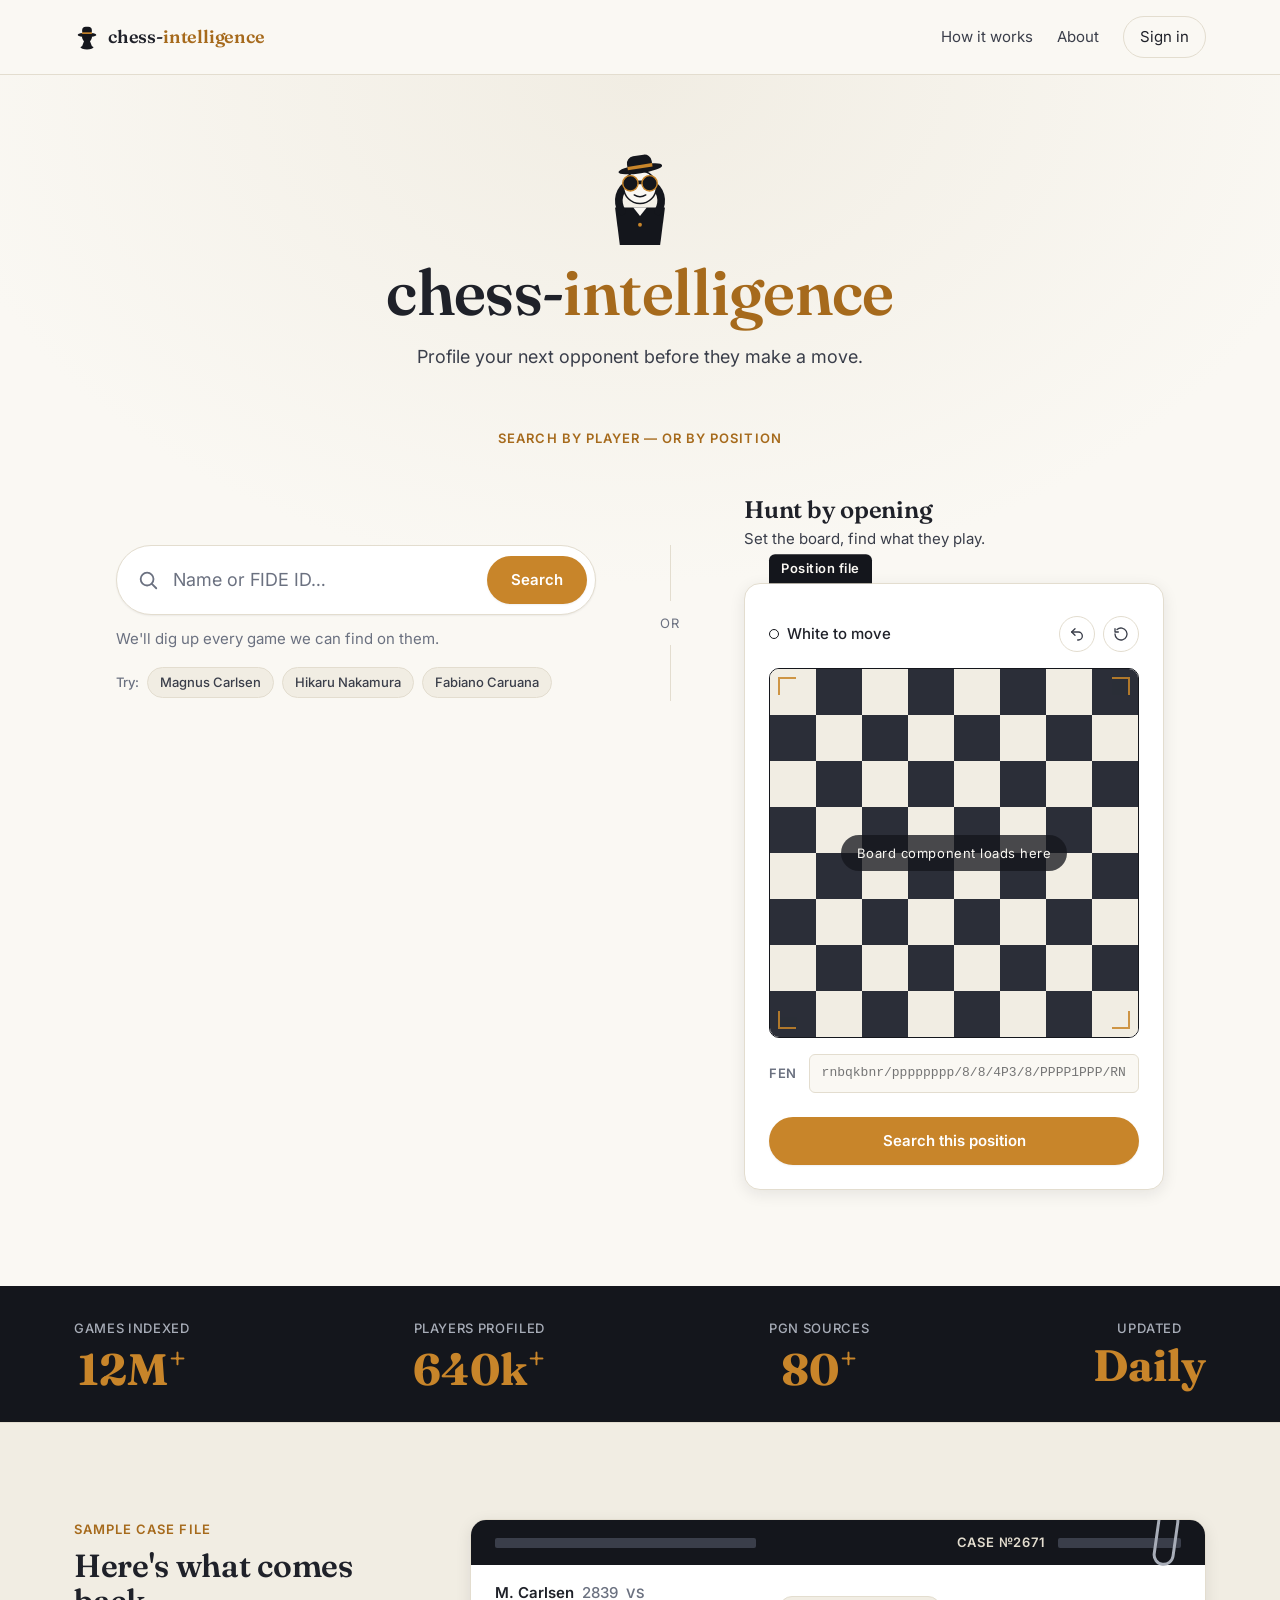
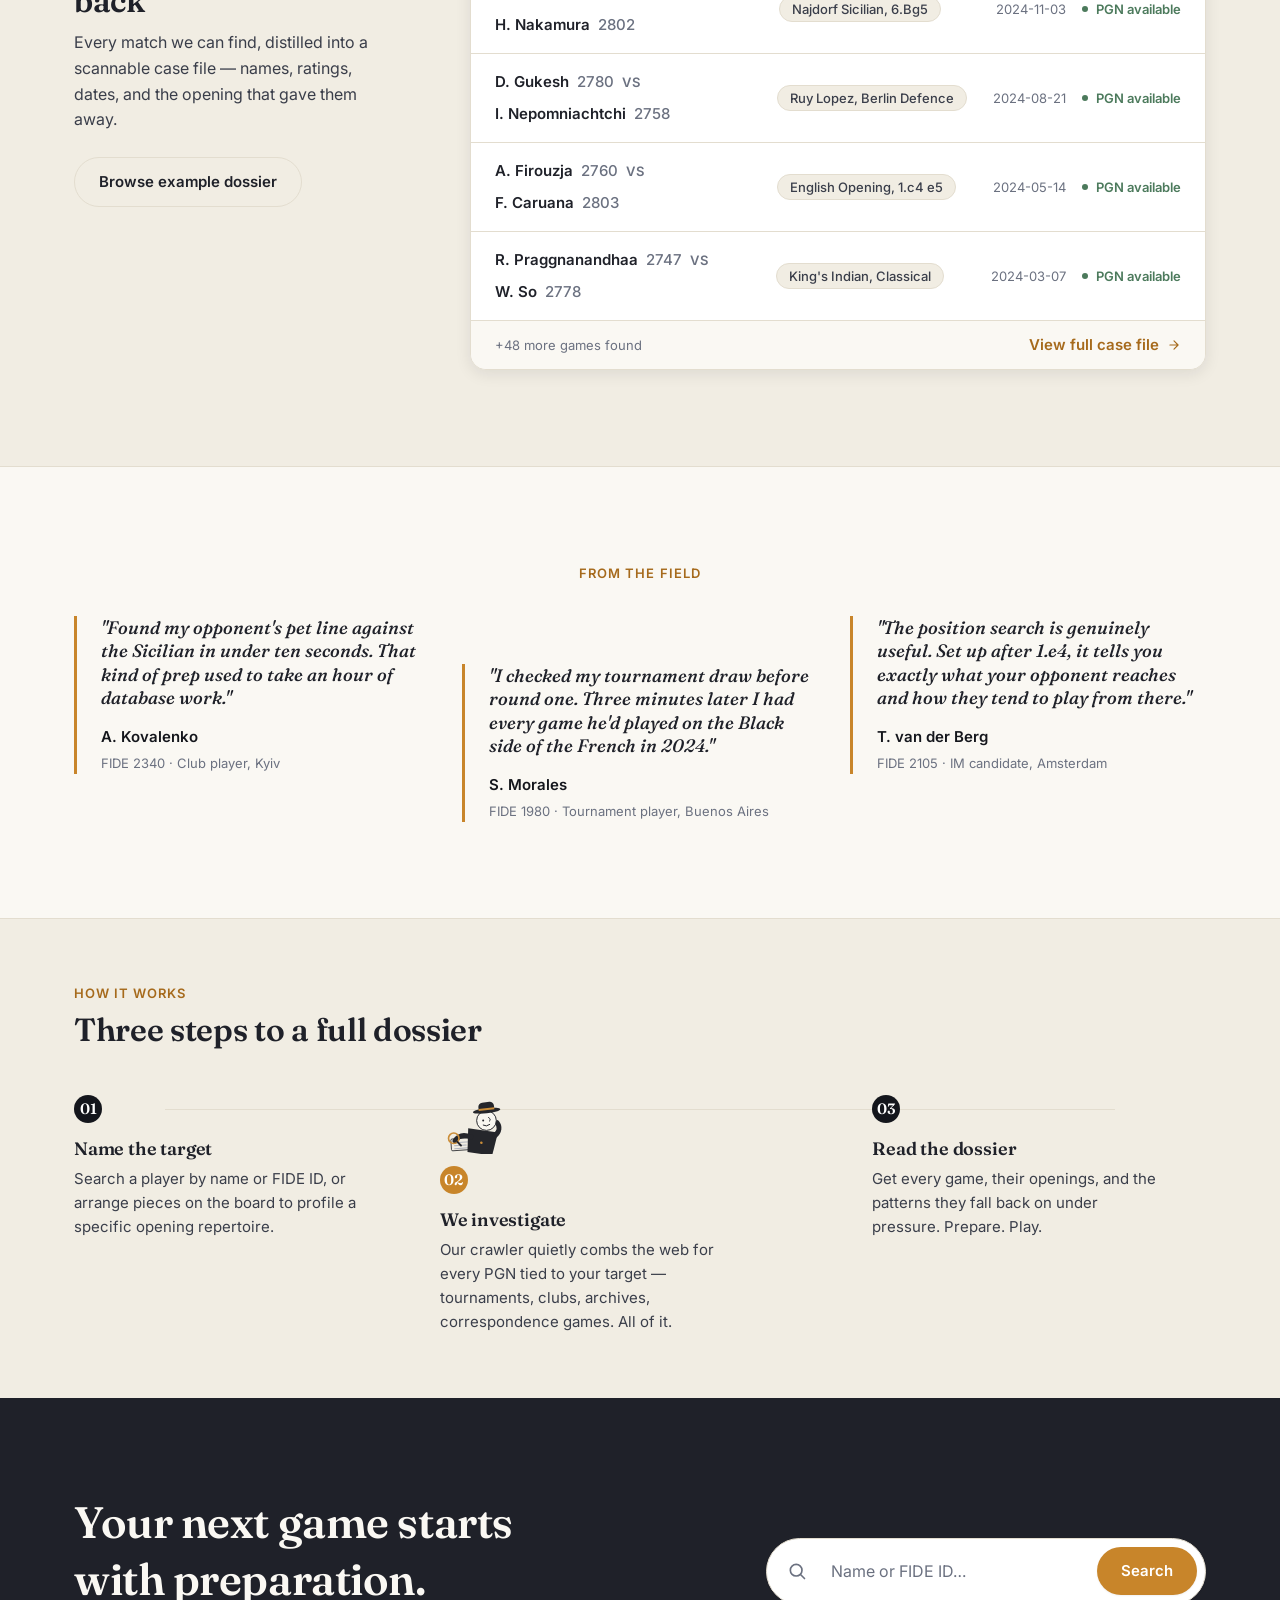
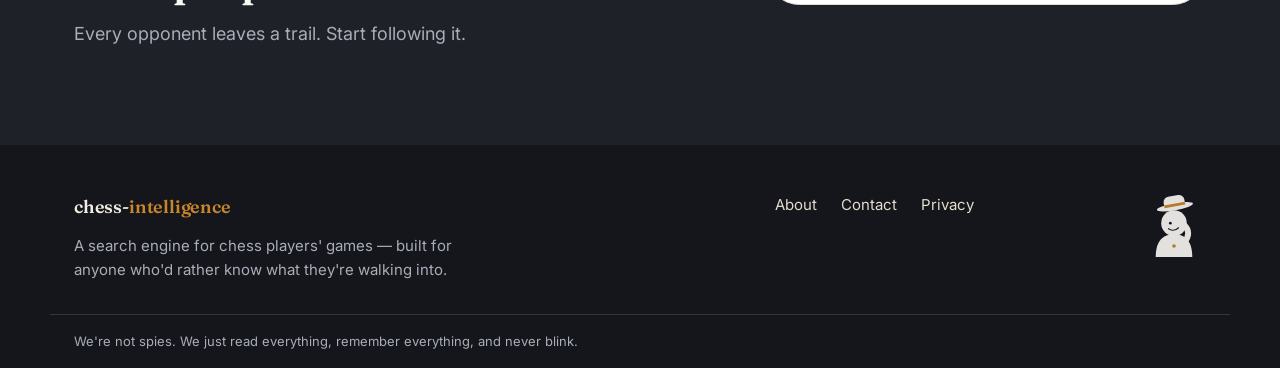
==== commit 5520a6fa: "refactor: modularize CSS files and add cache-busting version parameters to stylesheet imports" ====
--- a/index.html
+++ b/index.html
@@ -25,10 +25,10 @@
     />
 
     <!-- ── Stylesheets (load order matters) ── -->
-    <link rel="stylesheet" href="css/variables.css" /><!-- design tokens -->
-    <link rel="stylesheet" href="css/base.css" />     <!-- reset + base elements -->
-    <link rel="stylesheet" href="css/layout.css" />   <!-- section structure -->
-    <link rel="stylesheet" href="css/components.css" /><!-- UI components -->
+    <link rel="stylesheet" href="css/variables.css?v=1.5" /><!-- design tokens -->
+    <link rel="stylesheet" href="css/base.css?v=1.5" />     <!-- reset + base elements -->
+    <link rel="stylesheet" href="css/layout.css?v=1.5" />   <!-- section structure -->
+    <link rel="stylesheet" href="css/components.css?v=1.5" /><!-- UI components -->
   </head>
 
   <body>
@@ -115,7 +115,7 @@
                   id="player-search"
                   type="text"
                   name="q"
-                  placeholder="Name or FIDE ID — e.g. Carlsen, or 1503014"
+                  placeholder="Name or FIDE ID…"
                   autocomplete="off"
                 />
                 <button type="submit" class="btn btn-primary namesearch__submit">Search</button>
--- a/css/base.css
+++ b/css/base.css
@@ -24,6 +24,7 @@
 html {
   -webkit-text-size-adjust: 100%; /* Prevent iOS from auto-scaling text on orientation change */
   scroll-behavior: smooth;        /* Smooth scrolling for anchor nav links */
+  overflow-x: hidden;             /* Prevent horizontal scrollbar from any overflowing element */
 }
 
 body {
@@ -35,6 +36,8 @@
   -webkit-font-smoothing: antialiased;    /* Crisp text on macOS/iOS */
   -moz-osx-font-smoothing: grayscale;
   text-rendering: optimizeLegibility;
+  overflow-x: hidden;                     /* Prevent horizontal scrollbar on body */
+  width: 100%;
 }
 
 
@@ -124,6 +127,18 @@
   max-width: var(--content-max);
   margin-inline: auto;
   padding-inline: var(--content-pad);
+}
+
+@media (max-width: 480px) {
+  .wrap {
+    padding-inline: var(--space-4); /* 16px */
+  }
+}
+
+@media (max-width: 320px) {
+  .wrap {
+    padding-inline: var(--space-3); /* 12px */
+  }
 }
 
 /* Small uppercase label used as section eyebrow / category tag */
@@ -155,6 +170,19 @@
   border: none;
 }
 
+@media (max-width: 480px) {
+  .btn {
+    padding: var(--space-2) var(--space-4);
+  }
+}
+
+@media (max-width: 360px) {
+  .btn {
+    white-space: normal;
+    text-align: center;
+  }
+}
+
 .btn:active {
   transform: translateY(1px); /* Subtle press feedback */
 }
--- a/css/layout.css
+++ b/css/layout.css
@@ -34,11 +34,13 @@
   padding-block: var(--space-4);
 }
 
-/* Below 420px: nav spans full width so items have enough room */
+/* Below 420px: nav spans full width and wraps cleanly to avoid overlap */
 @media (max-width: 420px) {
   .site-nav {
     width: 100%;
-    justify-content: space-between;
+    justify-content: center;
+    flex-wrap: wrap;
+    gap: var(--space-2) var(--space-4);
   }
 }
 
@@ -55,6 +57,13 @@
   background: radial-gradient(ellipse 80% 60% at 50% 0%, var(--paper-100) 0%, var(--paper-50) 70%);
 }
 
+/* Tighter vertical padding on mobile — reduces scrolling to reach the search bar */
+@media (max-width: 640px) {
+  .hero {
+    padding-block: var(--space-6) var(--space-7);
+  }
+}
+
 .hero__inner {
   display: flex;
   flex-direction: column;
@@ -79,19 +88,24 @@
   flex-direction: column; /* Mobile: stacked (name search first, board second per §7) */
   gap: var(--space-6);
   align-items: stretch;
+  min-width: 0;           /* Prevent flex containers from overflowing viewport */
 }
 
 /* Name search column */
 .search-surface__mode--name {
   max-width: 640px;
+  width: 100%;
   margin-inline: auto;
   text-align: center;
+  min-width: 0;           /* Allow column to shrink below content width */
 }
 
 /* Board search column */
 .search-surface__mode--board {
   max-width: 480px;
+  width: 100%;
   margin-inline: auto;
+  min-width: 0;
 }
 
 /* "or" divider between the two modes */
@@ -116,12 +130,18 @@
 }
 
 /* ── Desktop hero layout: side by side ── */
-@media (min-width: 960px) {
+@media (min-width: 1024px) {
   .search-surface {
     flex-direction: row;
     align-items: flex-start;
     justify-content: center;
-    gap: var(--space-8);
+    gap: var(--space-6); /* Smaller gap to prevent overflow on mid-size screens */
+  }
+
+  @media (min-width: 1200px) {
+    .search-surface {
+      gap: var(--space-8); /* Return to generous gap on larger PC screens */
+    }
   }
 
   /* Name search takes more width (it's the primary mode) */
@@ -165,7 +185,7 @@
 }
 
 .stats-strip__inner {
-  /* Numbers as a responsive flex row that wraps gracefully */
+  width: 100%; /* Full-width inner container; flex layout applied on the .stats-strip__list child */
 }
 
 .stats-strip__list {
@@ -176,7 +196,7 @@
   padding: 0;
 }
 
-@media (min-width: 640px) {
+@media (min-width: 768px) {
   .stats-strip__list {
     justify-content: space-between;
     flex-wrap: nowrap;
@@ -221,11 +241,17 @@
 }
 
 /* ── Tablet and up: intro sticks left, case file fills remaining space ── */
-@media (min-width: 860px) {
+@media (min-width: 1024px) {
   .dossier-preview__inner {
     flex-direction: row;
     align-items: flex-start;
-    gap: var(--space-9);
+    gap: var(--space-6); /* Smaller gap to prevent grid squeeze on medium screens */
+  }
+
+  @media (min-width: 1200px) {
+    .dossier-preview__inner {
+      gap: var(--space-9); /* Standard generous gap on desktop */
+    }
   }
 
   .dossier-preview__intro {
--- a/css/components.css
+++ b/css/components.css
@@ -68,6 +68,22 @@
 /* Size variants */
 .wordmark--sm  { font-size: var(--fs-md); }   /* Header */
 .wordmark--lg  { font-size: var(--fs-3xl); margin: 0; }  /* Hero h1 */
+
+/* Scale down small wordmark on extremely narrow screens to prevent header wrapping issues */
+@media (max-width: 360px) {
+  .wordmark--sm {
+    font-size: var(--fs-sm);
+  }
+}
+
+/* On small screens the full wordmark "chess-intelligence" at 40px (the --fs-3xl minimum)
+   is wider than the viewport. Scale it down with a viewport-relative size instead. */
+@media (max-width: 640px) {
+  .wordmark--lg {
+    font-size: clamp(1.05rem, 7.5vw, 2.5rem);
+    /* 216px → 16.8px | 320px → 24px  |  375px → 28px  |  480px → 36px  |  640px → 40px */
+  }
+}
 
 
 /* ──────────────────────────────────────────────────────────────────────────
@@ -190,6 +206,8 @@
   border-radius: var(--radius-pill);
   padding: var(--space-2);
   box-shadow: var(--shadow-sm);
+  width: 100%;
+  min-width: 0; /* Override intrinsic content min-width so form scales down inside flex containers */
   transition: border-color 0.2s ease, box-shadow 0.2s ease;
 }
 
@@ -246,6 +264,12 @@
   margin-top: var(--space-4);
 }
 
+@media (max-width: 480px) {
+  .namesearch__suggestions {
+    justify-content: center;
+  }
+}
+
 .namesearch__suggestion-label {
   font-size: var(--fs-xs);
   color: var(--ink-400);
@@ -303,6 +327,15 @@
   padding: var(--space-5);
   padding-top: var(--space-6);
   box-shadow: var(--shadow-md);
+  width: 100%;
+  min-width: 0;
+}
+
+@media (max-width: 480px) {
+  .board-dossier {
+    padding: var(--space-4);
+    padding-top: var(--space-5);
+  }
 }
 
 /* "Position file" tab — sits flush on top of the card's top border */
@@ -326,6 +359,14 @@
   align-items: center;
   justify-content: space-between;
   margin-bottom: var(--space-4);
+}
+
+@media (max-width: 360px) {
+  .board-dossier__top {
+    flex-direction: column;
+    align-items: flex-start;
+    gap: var(--space-2);
+  }
 }
 
 /* "White to move" indicator pill */
@@ -411,6 +452,8 @@
   align-items: center;
   gap: var(--space-3);
   margin-top: var(--space-4);
+  width: 100%;
+  min-width: 0;
 }
 
 .board-dossier__fen-label {
@@ -424,6 +467,7 @@
 .board-dossier__fen-input {
   flex: 1 1 auto;
   min-width: 0;
+  width: 100%;
   font-family: var(--font-mono);
   font-size: var(--fs-xs);
   color: var(--ink-600);
@@ -657,11 +701,28 @@
 }
 
 /* ── Wider game row grid on tablet+ ── */
-@media (min-width: 640px) {
+@media (min-width: 768px) {
   .case-file__row {
     grid-template-columns: 1.6fr 1.2fr auto auto;
     align-items: center;
     gap: var(--space-4);
+  }
+}
+
+/* On mobile, trim the case file row padding and tighten the date/pgn row */
+@media (max-width: 480px) {
+  .case-file__row {
+    padding: var(--space-3) var(--space-4);
+  }
+
+  .case-file__header {
+    padding-inline: var(--space-4);
+  }
+
+  .case-file__footer {
+    padding-inline: var(--space-4);
+    flex-wrap: wrap;
+    gap: var(--space-2);
   }
 }
 
